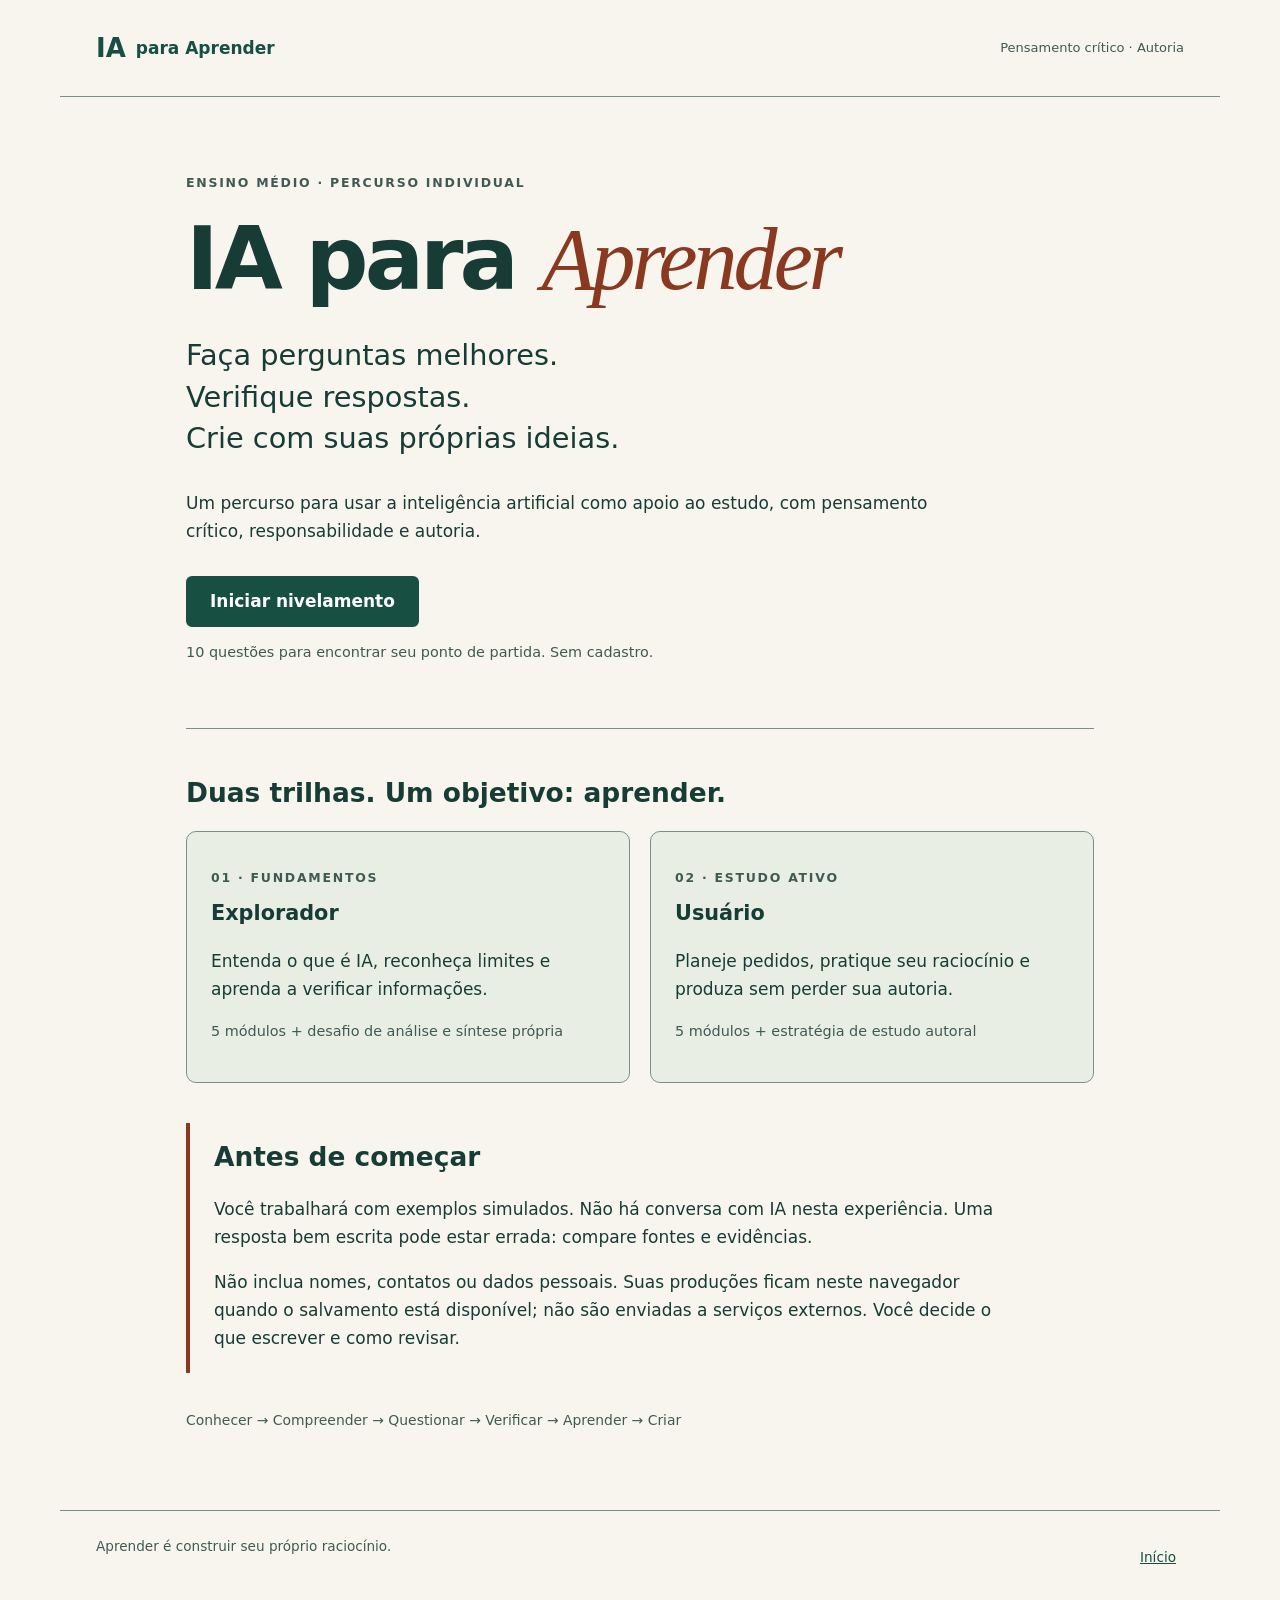
==== implementacao/index.html @ 2180cb24 "primeiro commit" ====
<!doctype html>
<html lang="pt-BR"><head><meta charset="utf-8"><meta name="viewport" content="width=device-width,initial-scale=1">
<meta name="description" content="Aprenda a usar IA com pensamento crítico, verificação e autoria no Ensino Médio.">
<title>Comece a aprender · IA para Aprender</title><link rel="stylesheet" href="css/style.css">
<script src="js/data.js" defer></script><script src="js/storage.js" defer></script>

</head><body data-page="index">
<a class="skip" href="#main">Ir para o conteúdo</a>
<header class="site-header"><a href="index.html" class="brand">IA <span>para Aprender</span></a><span class="header-note">Pensamento crítico · Autoria</span></header>
<main id="main" tabindex="-1"><p id="storage-notice" role="status" aria-live="polite" class="notice" hidden></p>
<noscript><p>Esta experiência precisa de JavaScript para registrar respostas e orientar o percurso.</p></noscript>

<section class="hero">
 <p class="eyebrow">ENSINO MÉDIO · PERCURSO INDIVIDUAL</p>
 <h1>IA para <em>Aprender</em></h1>
 <p class="lead">Faça perguntas melhores.<br>Verifique respostas.<br>Crie com suas próprias ideias.</p>
 <p>Um percurso para usar a inteligência artificial como apoio ao estudo, com pensamento crítico, responsabilidade e autoria.</p>
 <a class="button" id="start" href="nivelamento.html">Iniciar nivelamento</a>
 <p class="hint">10 questões para encontrar seu ponto de partida. Sem cadastro.</p>
 <p id="resume-note" role="status"></p>
</section>
<section class="path" aria-labelledby="path-title">
 <h2 id="path-title">Duas trilhas. Um objetivo: aprender.</h2>
 <div class="cards">
 <article><p class="eyebrow">01 · FUNDAMENTOS</p><h3>Explorador</h3><p>Entenda o que é IA, reconheça limites e aprenda a verificar informações.</p><p class="hint">5 módulos + desafio de análise e síntese própria</p></article>
 <article><p class="eyebrow">02 · ESTUDO ATIVO</p><h3>Usuário</h3><p>Planeje pedidos, pratique seu raciocínio e produza sem perder sua autoria.</p><p class="hint">5 módulos + estratégia de estudo autoral</p></article>
 </div>
</section>
<section class="care"><h2>Antes de começar</h2><p>Você trabalhará com exemplos simulados. Não há conversa com IA nesta experiência. Uma resposta bem escrita pode estar errada: compare fontes e evidências.</p><p>Não inclua nomes, contatos ou dados pessoais. Suas produções ficam neste navegador quando o salvamento está disponível; não são enviadas a serviços externos. Você decide o que escrever e como revisar.</p></section>
<p class="journey">Conhecer → Compreender → Questionar → Verificar → Aprender → Criar</p>
</main>
<footer>Aprender é construir seu próprio raciocínio. <a href="index.html">Início</a></footer>
</body></html>
---- implementacao/css/style.css ----
:root{--paper:#f7f5ee;--ink:#173c35;--muted:#405a53;--line:#77918a;--accent:#174f43;--white:#fff;--soft:#e9eee5;--rust:#8a381f}
*{box-sizing:border-box}body{margin:0;background:var(--paper);color:var(--ink);font-family:system-ui,-apple-system,"Segoe UI",sans-serif;line-height:1.65;font-size:17px}
a{color:var(--accent)}button,input,textarea{font:inherit}button,a,input,textarea{-webkit-tap-highlight-color:transparent}button,.button{min-height:48px;min-width:44px}
:focus-visible{outline:3px solid var(--rust);outline-offset:4px}h1:focus,h2:focus{outline:3px solid var(--rust);outline-offset:5px}
.skip{position:absolute;left:16px;top:-100px;padding:12px;background:white;z-index:2}.skip:focus{top:8px}
.site-header{max-width:1160px;margin:auto;padding:24px 36px;display:flex;gap:20px;justify-content:space-between;align-items:center;border-bottom:1px solid var(--line)}
.brand{font-weight:800;text-decoration:none;font-size:26px;display:inline-flex;gap:10px;align-items:center;min-height:48px}.brand span{font-size:17px;font-weight:600}.header-note{font-size:13px;color:var(--muted)}
main{max-width:980px;margin:auto;padding:48px 36px 64px}h1,h2,h3{line-height:1.2;overflow-wrap:anywhere}h1{font-size:clamp(2rem,5vw,3.5rem);letter-spacing:-.045em;margin:12px 0 24px}h2{font-size:1.65rem;margin-top:30px}h3{font-size:1.3rem}p{max-width:75ch}
.hero{padding:16px 0 46px;max-width:750px}.hero h1{font-size:clamp(3rem,8vw,5.5rem);line-height:1.02;margin:20px 0 30px}.hero h1 em{font-family:Georgia,serif;font-weight:400;color:var(--rust)}.lead{font-size:clamp(1.35rem,3vw,1.8rem);line-height:1.45;font-weight:500}.eyebrow{font-size:.78rem;letter-spacing:.14em;font-weight:750;color:var(--muted)}
.button,button{display:inline-flex;align-items:center;justify-content:center;gap:8px;padding:12px 22px;border:2px solid var(--accent);border-radius:6px;background:var(--accent);color:white;font-weight:650;line-height:1.35;text-decoration:none;cursor:pointer;white-space:normal;text-align:center;max-width:100%;overflow-wrap:anywhere}
.button:hover,button:hover{background:#103c32;border-color:#103c32}.secondary{background:transparent;color:var(--accent)}.secondary:hover{background:var(--soft);color:var(--ink);border-color:var(--accent)}button:disabled{background:#e2e4dc;color:#48564e;border-color:#8a948b;cursor:not-allowed}
.hero .button{margin-top:14px}.hint{font-size:.9rem;color:var(--muted)}.path{border-top:1px solid var(--line);padding-top:18px}.cards{display:grid;grid-template-columns:repeat(auto-fit,minmax(min(100%,250px),1fr));gap:20px}.cards article{background:var(--soft);padding:24px;border:1px solid var(--line);border-radius:10px}.cards h2,.cards h3{margin-top:8px}.care{border-left:4px solid var(--rust);padding:4px 24px;margin-top:40px}.care h2{margin-top:14px}.journey{font-size:.87rem;margin-top:36px;color:var(--muted)}
.actions{display:flex;flex-wrap:wrap;gap:12px;margin:22px 0}.example{padding:20px 24px;background:var(--soft);border-radius:8px;border:1px solid var(--line);margin:24px 0}.metadata{font-size:.9rem;color:var(--muted);border-left:3px solid var(--accent);padding:8px 14px}.module-nav{display:flex;flex-wrap:wrap;gap:8px;margin:22px 0 28px}.module-nav button{font-size:.83rem;padding:10px 12px}.question-nav{display:flex;flex-wrap:wrap;gap:8px;margin-top:30px}.question-nav button{font-size:.85rem;padding:10px 14px}
fieldset{border:0;padding:0;margin:28px 0;min-width:0}legend{font-size:1.2rem;font-weight:700;line-height:1.45;padding:0;margin-bottom:14px;width:100%;overflow-wrap:anywhere}.option{display:flex;align-items:center;gap:14px;padding:15px 18px;margin:10px 0;border:1px solid var(--line);background:white;border-radius:7px;min-height:52px;cursor:pointer}.option:has(input:checked){border:2px solid var(--accent);padding:14px 17px;background:var(--soft)}input[type=radio]{width:22px;height:22px;flex-shrink:0;accent-color:var(--accent);margin:0}fieldset:disabled .option{cursor:default}
.feedback:empty{display:none}.feedback{background:#e9eee5;border-left:4px solid var(--accent);padding:16px 20px;margin:20px 0}.notice{background:#fff0d5;border:2px solid #8a5b0c;padding:18px;border-radius:8px}.text-label{display:block;font-weight:700;margin-top:28px;min-height:44px}.text-label+.hint{margin-top:0}textarea{width:100%;max-width:100%;padding:14px;border:2px solid var(--line);border-radius:6px;background:white;color:var(--ink);resize:vertical;min-height:120px}.production{white-space:pre-wrap;overflow-wrap:anywhere;padding:18px;background:white;border:1px solid var(--line);border-radius:6px}.review{border-bottom:1px solid var(--line);padding:8px 0 18px}
footer{max-width:1160px;margin:auto;border-top:1px solid var(--line);padding:24px 36px;font-size:.85rem;color:var(--muted);display:flex;gap:20px;justify-content:space-between;flex-wrap:wrap}footer a{display:inline-flex;align-items:center;min-height:44px;min-width:44px}
[hidden]{display:none!important}@media(max-width:600px){.site-header{padding:16px 20px;flex-wrap:wrap;gap:0}.header-note{display:none}main{padding:30px 20px 42px}footer{padding:20px}.hero{padding-bottom:30px}.care{padding-left:16px}.example{padding:16px}.actions>.button,.actions>button{flex:1 1 180px}.module-nav button{width:100%;justify-content:flex-start;text-align:left}.brand{font-size:24px}.brand span{font-size:16px}}
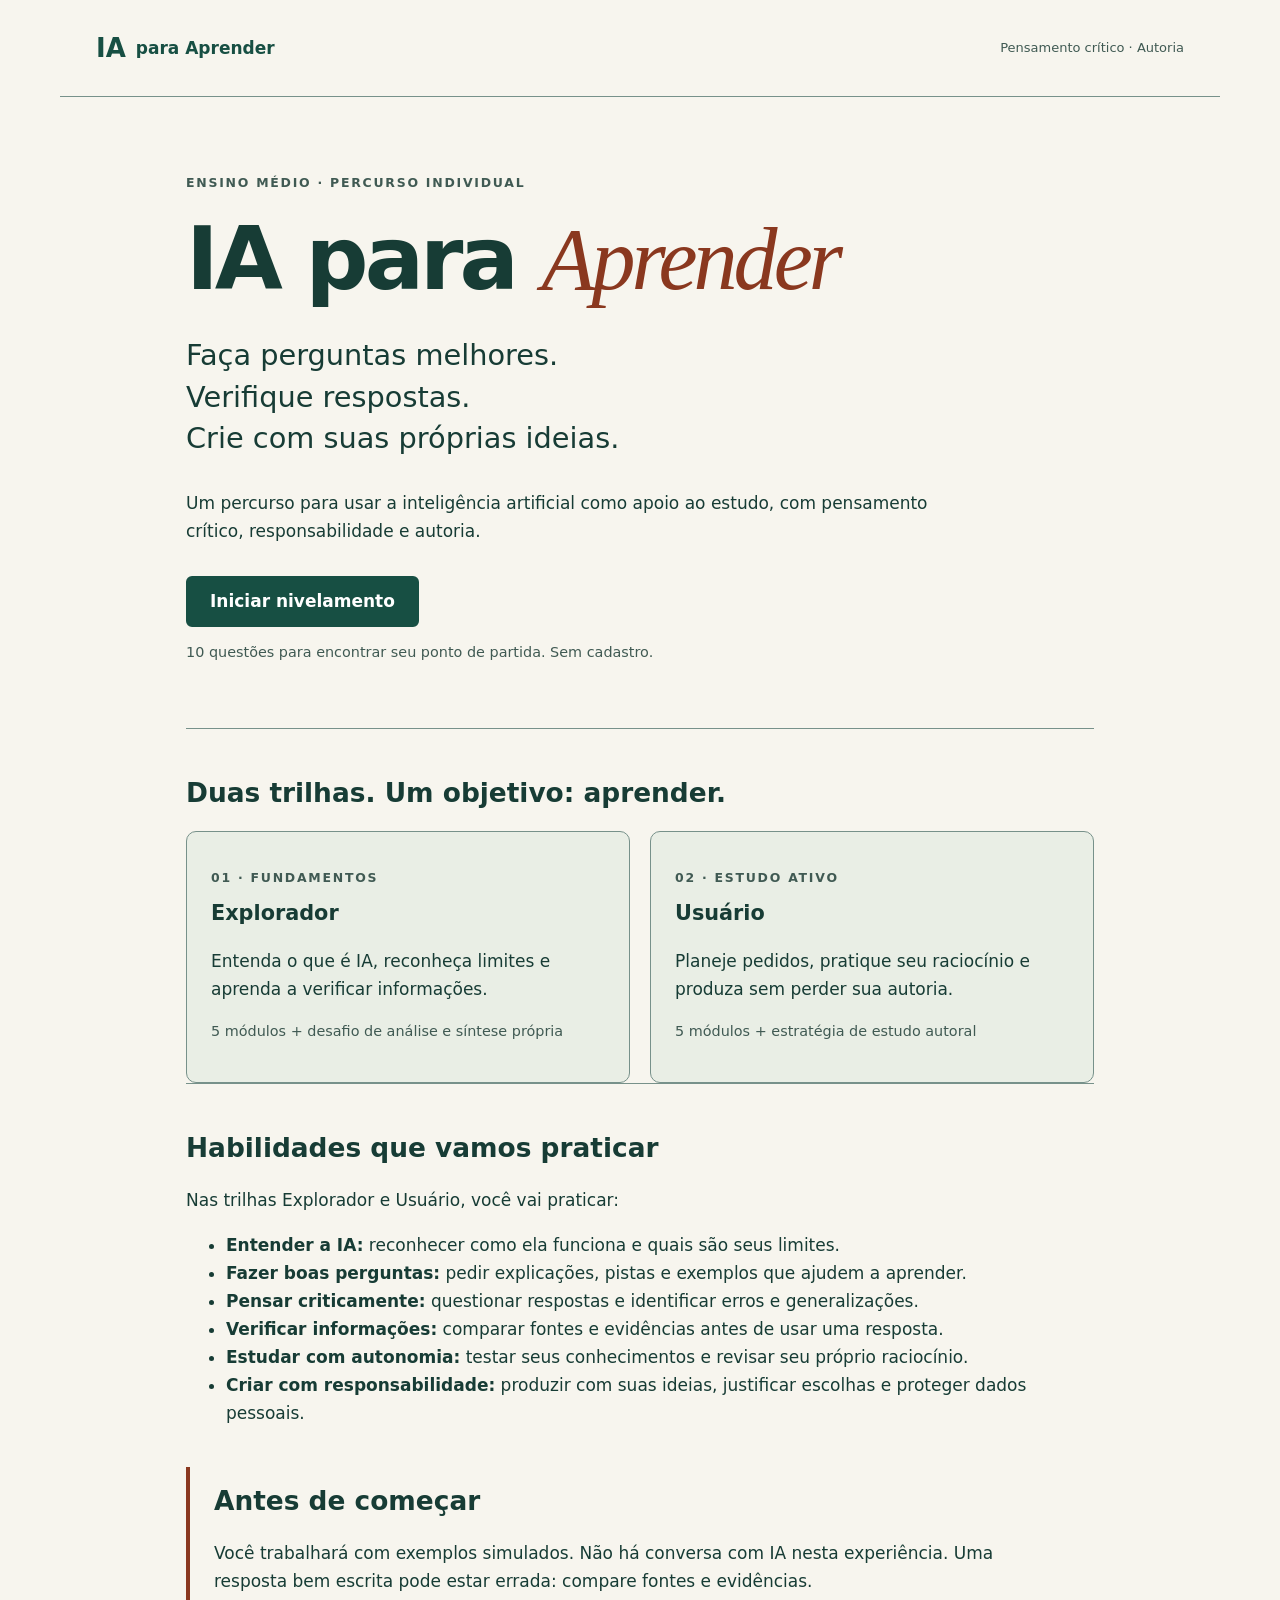
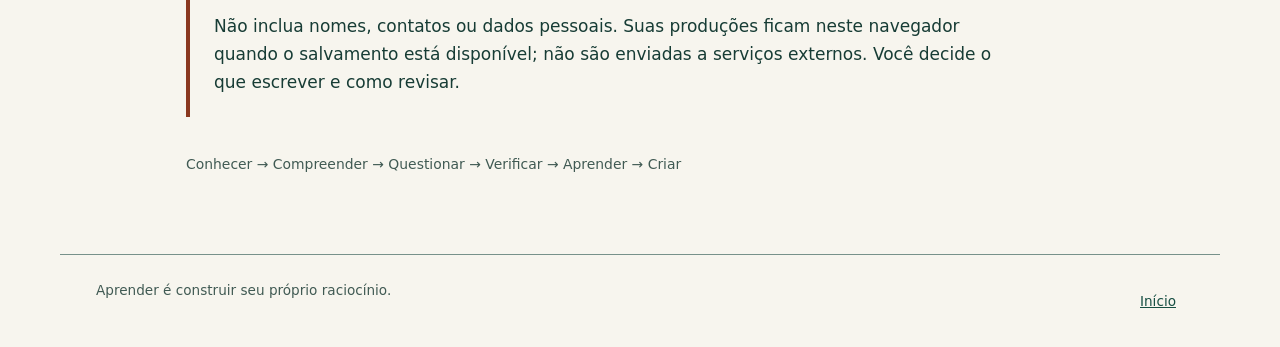
==== commit d9d5b099: "Apresenta habilidades das trilhas na página inicial" ====
--- a/implementacao/index.html
+++ b/implementacao/index.html
@@ -26,8 +26,20 @@
  <article><p class="eyebrow">02 · ESTUDO ATIVO</p><h3>Usuário</h3><p>Planeje pedidos, pratique seu raciocínio e produza sem perder sua autoria.</p><p class="hint">5 módulos + estratégia de estudo autoral</p></article>
  </div>
 </section>
+<section class="path" aria-labelledby="skills-title">
+ <h2 id="skills-title">Habilidades que vamos praticar</h2>
+ <p>Nas trilhas Explorador e Usuário, você vai praticar:</p>
+ <ul>
+  <li><strong>Entender a IA:</strong> reconhecer como ela funciona e quais são seus limites.</li>
+  <li><strong>Fazer boas perguntas:</strong> pedir explicações, pistas e exemplos que ajudem a aprender.</li>
+  <li><strong>Pensar criticamente:</strong> questionar respostas e identificar erros e generalizações.</li>
+  <li><strong>Verificar informações:</strong> comparar fontes e evidências antes de usar uma resposta.</li>
+  <li><strong>Estudar com autonomia:</strong> testar seus conhecimentos e revisar seu próprio raciocínio.</li>
+  <li><strong>Criar com responsabilidade:</strong> produzir com suas ideias, justificar escolhas e proteger dados pessoais.</li>
+ </ul>
+</section>
 <section class="care"><h2>Antes de começar</h2><p>Você trabalhará com exemplos simulados. Não há conversa com IA nesta experiência. Uma resposta bem escrita pode estar errada: compare fontes e evidências.</p><p>Não inclua nomes, contatos ou dados pessoais. Suas produções ficam neste navegador quando o salvamento está disponível; não são enviadas a serviços externos. Você decide o que escrever e como revisar.</p></section>
 <p class="journey">Conhecer → Compreender → Questionar → Verificar → Aprender → Criar</p>
 </main>
 <footer>Aprender é construir seu próprio raciocínio. <a href="index.html">Início</a></footer>
-</body></html>+</body></html>
